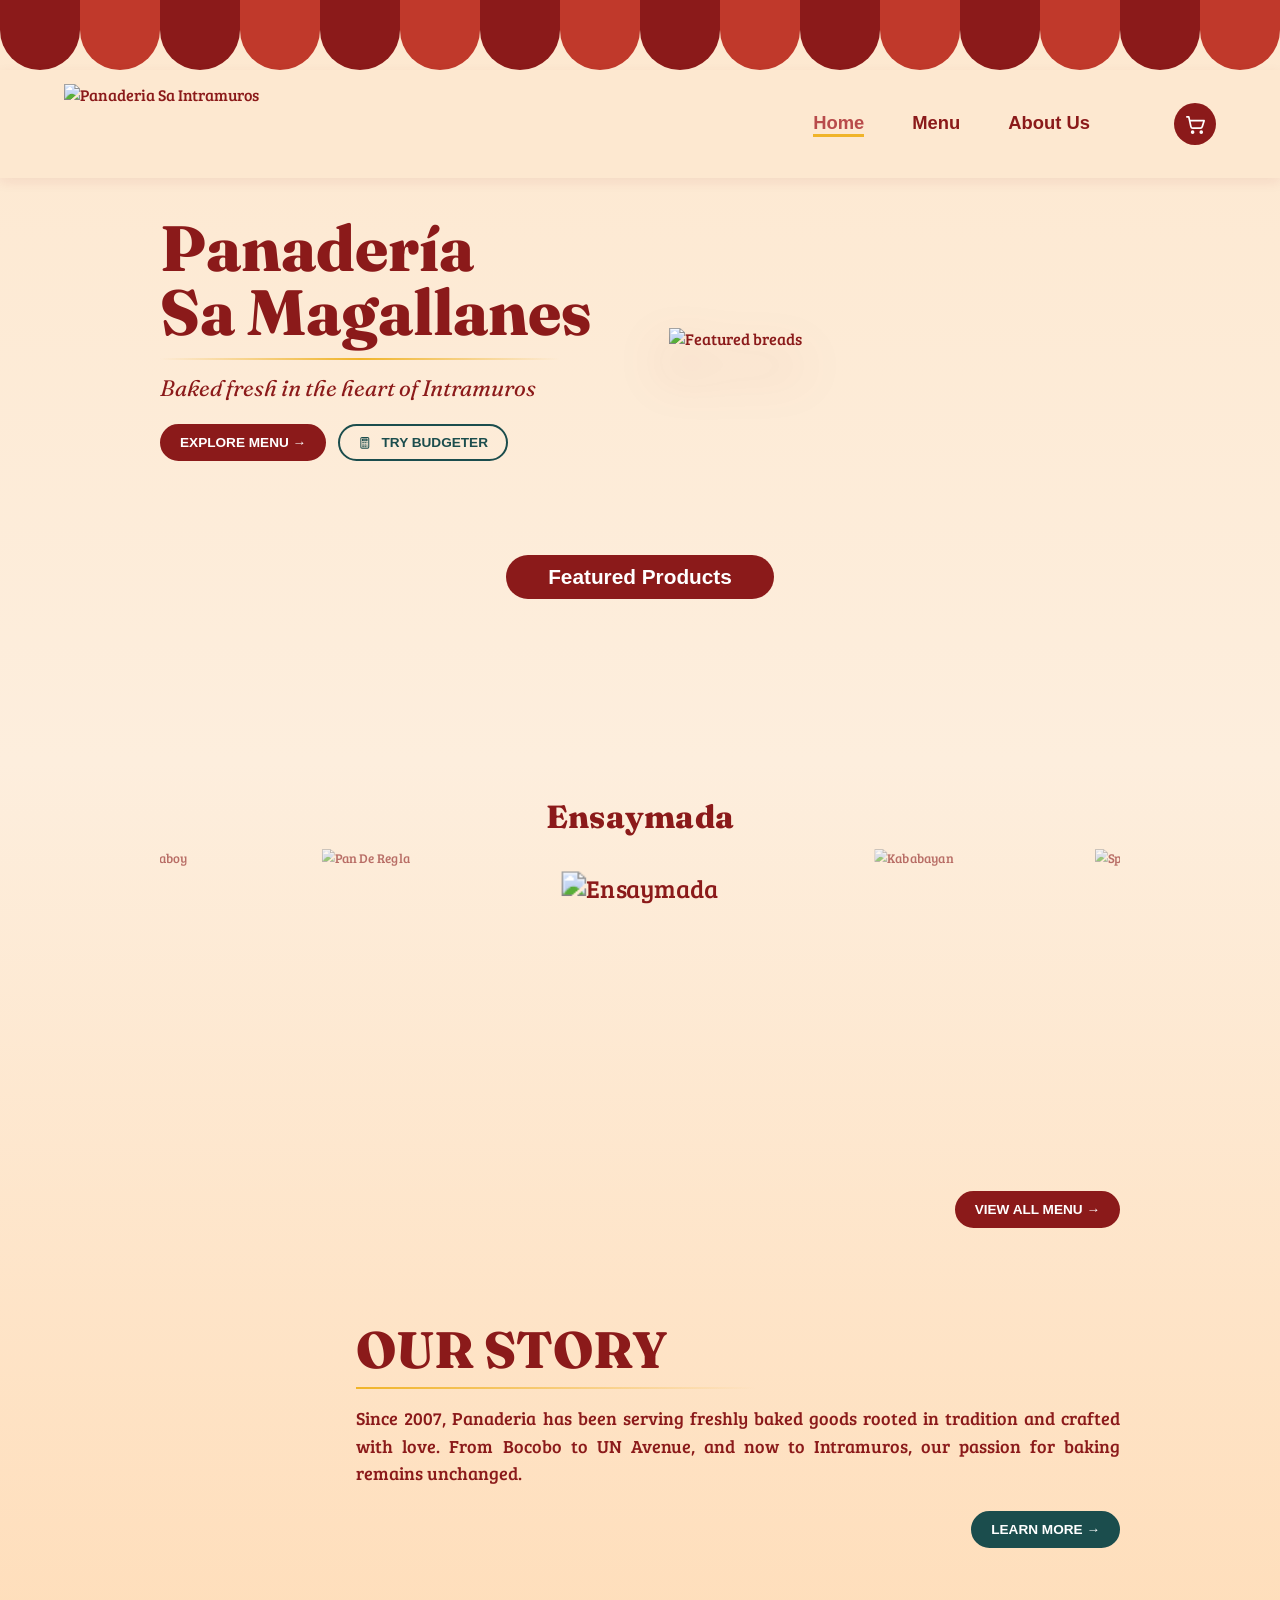
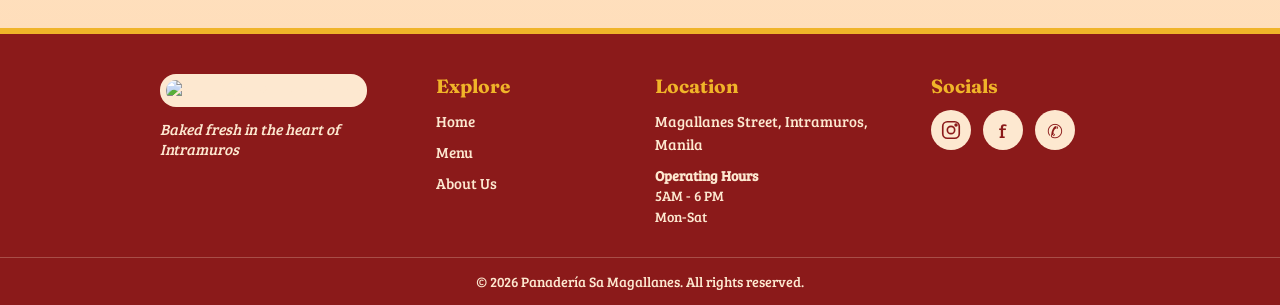
==== index.html @ 79e4aec7 "Add files via upload" ====
<!DOCTYPE html>
<html lang="en">
<head>
  <meta charset="utf-8">
  <meta name="viewport" content="width=device-width, initial-scale=1">
  <title>Home | Panadería Sa Magallanes</title>

  <link rel="preconnect" href="https://fonts.googleapis.com">
  <link href="https://fonts.googleapis.com/css2?family=Bree+Serif&family=Fraunces:ital,wght@0,600;0,800;1,400&display=swap" rel="stylesheet">

  <link rel="stylesheet" href="style.css">
</head>
<body>

  <div class="awning"></div>

  <div id="site-header"></div>

  <main>

    <section class="hero container">
      <div class="hero-text">
        <h1>Panadería<br>Sa Magallanes</h1>
        <div class="divider"></div>
        <p class="tagline">Baked fresh in the heart of Intramuros</p>
        <div class="btns">
          <a class="btn" href="menu.html">EXPLORE MENU →</a>
          <a class="btn btn-outline" href="menu.html#budgeter">🧮 TRY BUDGETER</a>
        </div>
      </div>

      <div class="hero-img">
        <img src="images/hero.png" alt="Featured breads">
      </div>
    </section>

    <section class="container center">
  <span class="pill">Featured Products</span>

  <div class="carousel">
  <div class="car-track" id="featured-track"></div>
  </div>

  <div class="right">
    <a class="btn" href="menu.html">VIEW ALL MENU →</a>
  </div>
  </section>

    <section class="container story-wrap">
      <img class="lamp" src="images/lamp.png" alt="">
      <div class="story">
        <h2>OUR STORY</h2>
        <div class="divider left"></div>
        <p>Since 2007, Panaderia has been serving freshly baked goods rooted in tradition and crafted with love. From Bocobo to UN Avenue, and now to Intramuros, our passion for baking remains unchanged.</p>
        <div class="right">
          <a class="btn btn-teal" href="about.html">LEARN MORE →</a>
        </div>
      </div>
    </section>

  </main>

  <div id="site-footer"></div>

  <script src="script.js"></script>
</body>
</html>
---- style.css ----
:root {
  --maroon: #8b1a1a;
  --red: #c0392b;
  --cream: #fde8d0;
  --card: #fdf3e7;
  --gold: #f0b429;
  --teal: #1b4d4d;
  --peach: #ffb870;
}

* {
  box-sizing: border-box;
  margin: 0;
}

body {
  font-family: 'Bree Serif', serif;
  color: var(--maroon);
  background: linear-gradient(180deg, #fde8d0, #fdeedd 40%, #ffd9b0);
  min-height: 100vh;
}

a {
  color: inherit;
  text-decoration: none;
}

img {
  max-width: 100%;
}

h1,
h2,
h3,
h4 {
  font-family: 'Fraunces', serif;
}

h1 {
  font-size: clamp(2.6rem, 6vw, 4rem);
  line-height: 1;
  font-weight: 800;
}

.container {
  max-width: 1000px;
  margin: 0 auto;
  padding: 0 20px;
}

.awning {
  height: 70px;
  background: url("data:image/svg+xml,%3Csvg xmlns='http://www.w3.org/2000/svg' width='160' height='70' viewBox='0 0 160 70'%3E%3Cpath fill='%238b1a1a' d='M0 0H80V30A40 40 0 0 1 0 30Z'/%3E%3Cpath fill='%23c0392b' d='M80 0H160V30A40 40 0 0 1 80 30Z'/%3E%3C/svg%3E") 0 0 / 160px 70px repeat-x;
}

.nav {
  display: flex;
  justify-content: space-between;
  align-items: center;
  padding-top: 10px;
  padding-bottom: 10px;
}

.menu-toggle {
  display: none;
  place-items: center;
  width: 44px;
  height: 44px;
  padding: 0;
  border: 0;
  border-radius: 14px;
  background: #F4D8C2;
  color: var(--maroon);
  cursor: pointer;
  transition: background 0.2s ease, border-radius 0.2s ease;
}

.menu-icon {
  width: 20px;
  height: 20px;
  fill: none;
  stroke: currentColor;
  stroke-linecap: round;
  stroke-linejoin: round;
  stroke-width: 2;
}

.menu-line {
  transform-box: fill-box;
  transform-origin: center;
  transition: transform 0.25s ease, opacity 0.2s ease;
}

.menu-toggle.is-open .line-top {
  transform: translateY(6px) rotate(45deg);
}

.menu-toggle.is-open .line-middle {
  opacity: 0;
}

.menu-toggle.is-open .line-bottom {
  transform: translateY(-6px) rotate(-45deg);
}

.menu-toggle:hover,
.menu-toggle:focus-visible {
  background: #8B1A1A;
  color: #F4D8C2;
  border-radius: 16px;
  outline: none;
}

.logo {
  height: 100px;
  min-width: 100px;
}

nav {
  display: flex;
  gap: 28px;
  font-family: Arial, sans-serif;
  font-weight: 700;
  font-size: 1.15rem;
}

nav a:hover,
nav a.active {
  border-bottom: 3px solid var(--gold);
}

nav a.active {
  color: #b84b4b;
}

.hero {
  display: grid;
  grid-template-columns: 1fr 1fr;
  align-items: center;
  gap: clamp(20px, 4.5vw, 60px);
  padding-top: clamp(20px, 3vw, 40px);
  padding-bottom: clamp(30px, 5vw, 70px);
}

.hero-img img {
  width: 100%;
  filter: drop-shadow(0 25px 25px rgba(139, 26, 26, 0.3));
}

.tagline {
  font-style: italic;
  font-size: clamp(1.05rem, 2vw, 1.4rem);
  font-family: 'Fraunces', serif;
  margin: 14px 0 22px;
}

.divider {
  height: 2px;
  width: 100%;
  max-width: 400px;
  background: linear-gradient(90deg, transparent, var(--gold), transparent);
  margin-top: 14px;
}

.divider.left {
  background: linear-gradient(90deg, var(--gold), transparent);
  margin: 6px 0 16px;
}

.btns {
  display: flex;
  gap: 12px;
  flex-wrap: wrap;
}

.btn {
  display: inline-block;
  background: var(--maroon);
  color: #fff;
  border: 2px solid var(--maroon);
  border-radius: 30px;
  padding: 9px 18px;
  font: 700 0.85rem Arial, sans-serif;
  cursor: pointer;
  transition: 0.2s;
}

.btn:hover {
  transform: translateY(-2px);
  background: var(--red);
}

.btn-outline {
  background: transparent;
  color: var(--teal);
  border-color: var(--teal);
}

.btn-outline:hover {
  background: var(--teal);
  color: #fff;
}

.btn-teal {
  background: var(--teal);
  border-color: var(--teal);
}

.btn-teal:hover {
  background: #349b9b;
  border-color: var(--teal);
}

.btn-sm {
  padding: 4px 14px;
  font: 0.75rem 'Bree Serif', serif;
}

.center {
  text-align: center;
  padding-top: 30px;
  padding-bottom: 50px;
}

.right {
  text-align: right;
  margin-top: 24px;
}

.pill {
  display: inline-block;
  background: var(--maroon);
  color: #fff;
  font: 700 1.3rem Arial, sans-serif;
  padding: 10px 42px;
  border-radius: 40px;
  margin-bottom: 28px;
}

.lead {
  margin: -10px 0 24px;
}

.widget {
  display: grid;
  grid-template-columns: 1fr 1.4fr;
  gap: 30px;
  background: var(--card);
  border: 2px solid var(--gold);
  border-radius: 50px;
  padding: 50px 40px;
  box-shadow: 0 20px 40px rgba(139, 26, 26, 0.12);
  text-align: left;
}

.w-left {
  display: flex;
  flex-direction: column;
  gap: 20px;
  align-items: center;
  justify-content: center;
}

.amount {
  display: flex;
  align-items: center;
  gap: 14px;
  width: 100%;
  border: 2px solid var(--gold);
  border-radius: 10px;
  background: #fff8f0;
  padding: 8px 16px;
}

.amount b {
  font-size: 1.8rem;
}

.amount input {
  border: 0;
  background: none;
  font: inherit;
  color: var(--maroon);
  width: 100%;
  outline: 0;
}

.modes {
  display: grid;
  grid-template-columns: 1fr 1fr;
  gap: 10px;
  width: 100%;
}

.mode {
  display: flex;
  align-items: center;
  gap: 8px;
  padding: 10px;
  border: 2px solid #f3d8b6;
  border-radius: 10px;
  background: #fff8f0;
  color: var(--maroon);
  font: inherit;
  font-size: 0.85rem;
  cursor: pointer;
  text-align: left;
}

.mode i {
  font-style: normal;
  font-size: 1.3rem;
}

.mode.on {
  background: linear-gradient(135deg, var(--maroon), var(--red));
  color: #fff;
}

.w-right h3 {
  font-weight: 600;
  margin-bottom: 12px;
  font-size: 1.2rem;
}

.res {
  border: 2px solid var(--gold);
  border-radius: 35px;
  padding: 26px;
  min-height: 240px;
}

.res-items {
  display: flex;
  flex-wrap: wrap;
  gap: 12px;
  justify-content: center;
  margin-bottom: 18px;
}

.mini {
  width: 120px;
  background: linear-gradient(180deg, var(--maroon), var(--red));
  border-radius: 12px;
  padding: 8px;
  color: #fff;
  text-align: center;
  font-size: 0.8rem;
}

.mini img {
  height: 60px;
  object-fit: contain;
  display: block;
  margin: 0 auto 6px;
}

.mini small {
  display: block;
  opacity: 0.9;
}

.mini b {
  background: var(--maroon);
  padding: 0 4px;
  border-radius: 3px;
}

.budget-actions {
  display: flex;
  gap: 10px;
  width: 100%;
}

.budget-actions .btn {
  flex: 1;
}

.budget-actions .btn:disabled {
  opacity: 0.55;
  cursor: not-allowed;
}

.total {
  background: var(--peach);
  color: #fff;
  font: 700 0.9rem Arial, sans-serif;
  border-radius: 20px;
  padding: 6px;
  text-align: center;
}

.hint {
  opacity: 0.7;
  padding: 30px 0;
}

.grid {
  display: grid;
  grid-template-columns: repeat(auto-fill, minmax(250px, 1fr));
  gap: 24px;
  text-align: left;
  align-items: start;
}

.card {
  background: var(--card);
  border-radius: 25px;
  padding: 14px 14px 18px;
  transition: 0.25s;
}

.card:hover {
  transform: translateY(-4px);
  box-shadow: 0 12px 25px rgba(139, 26, 26, 0.18);
  border: 1px solid var(--gold);
}

.card .img {
  height: 260px;
  display: grid;
  place-items: center;
  background: #fff8f0;
  border-radius: 18px;
  margin-bottom: 12px;
}

.card .img img {
  width: 100%;
  height: 100%;
  max-width: 100%;
  max-height: 245px;
  padding: 6px;
  object-fit: contain;
}

.card .row {
  display: flex;
  justify-content: space-between;
  align-items: center;
  margin-top: 8px;
}

.cart-add {
  flex: 1;
  margin-top: 12px;
  text-align: center;
}

.product-cart-row {
  display: flex;
  align-items: end;
  gap: 8px;
  margin-top: 12px;
}

.product-quantity {
  display: flex;
  flex-direction: column;
  gap: 4px;
  color: var(--maroon);
  font: 700 0.72rem Arial, sans-serif;
}

.quantity-input {
  width: 58px;
  height: 34px;
  padding: 5px;
  border: 2px solid #f3d8b6;
  border-radius: 8px;
  background: #fff8f0;
  color: var(--maroon);
  font: 0.9rem Arial, sans-serif;
  text-align: center;
}

.quantity-input:focus {
  outline: 2px solid var(--gold);
}

.cart-add:disabled {
  border-color: #b99f8a;
  background: #b99f8a;
  cursor: not-allowed;
  transform: none;
}

.cart-toast {
  position: fixed;
  top: 50%;
  left: 50%;
  z-index: 200;
  display: flex;
  flex-direction: column;
  align-items: center;
  gap: 8px;
  padding: 18px 26px;
  border-radius: 30px;
  background: rgba(0, 0, 0, 0.72);
  color: #fff;
  font: 700 0.95rem Arial, sans-serif;
  opacity: 0;
  pointer-events: none;
  transform: translate(-50%, -40%);
  transition: opacity 0.25s ease, transform 0.25s ease;
}

.toast-check {
  display: grid;
  place-items: center;
  width: 42px;
  height: 42px;
  border-radius: 50%;
  background: #fff;
  color: #111;
}

.toast-check svg {
  width: 30px;
  height: 30px;
  fill: none;
  stroke: currentColor;
  stroke-linecap: round;
  stroke-linejoin: round;
  stroke-width: 1.8;
}

.cart-toast.show {
  opacity: 1;
  transform: translate(-50%, -50%);
}

.cart-toast.pop {
  animation: toast-pop 0.35s ease-out;
}

@keyframes toast-pop {
  0% {
    transform: translate(-50%, -50%) scale(0.72);
  }
  65% {
    transform: translate(-50%, -50%) scale(1.08);
  }
  100% {
    transform: translate(-50%, -50%) scale(1);
  }
}

.desc {
  display: none;
  font-size: 0.85rem;
  margin-top: 10px;
}

.card.open .desc {
  display: block;
}

.story-wrap {
  display: flex;
  gap: clamp(14px, 3vw, 30px);
  align-items: center;
  padding-top: 40px;
  padding-bottom: 40px;
}

.lamp {
  width: clamp(90px, 13vw, 200px);
  height: auto;
  flex-shrink: 0;
}

.story {
  flex: 1;
}

.about-story {
  display: block;
}

.about-story .story {
  width: 100%;
}

.story h2 {
  font-size: clamp(2rem, 5vw, 3.2rem);
  font-weight: 800;
}

.story p {
  text-align: justify;
  line-height: 1.55;
  font-size: clamp(0.95rem, 1.7vw, 1.1rem);
  margin-bottom: 20px;
}

.timeline {
  position: relative;
  height: auto;
  max-height: none;
  overflow: visible;
  padding: 18px 10px 18px;
  border: 1px solid rgba(240, 180, 41, 0.45);
  border-radius: 18px;
  background: linear-gradient(135deg, rgba(255, 255, 255, 0.3), rgba(240, 180, 41, 0.08));
  box-shadow: 0 8px 22px rgba(139, 26, 26, 0.08);
  scrollbar-color: var(--maroon) var(--cream);
  scrollbar-width: thin;
}

.timeline-track {
  position: relative;
  min-height: 100%;
}

.timeline-track::before {
  content: '';
  position: absolute;
  top: 18px;
  bottom: 18px;
  left: 50%;
  width: 4px;
  transform: translateX(-50%);
  background: var(--gold);
  z-index: 0;
}

.timeline-item {
  position: relative;
  z-index: 1;
  width: calc(50% - 24px);
  padding: 14px 18px;
  margin-bottom: 20px;
  border: 1px solid rgba(139, 26, 26, 0.15);
  border-radius: 14px;
  background: var(--card);
  box-shadow: 0 7px 14px rgba(139, 26, 26, 0.1);
}

.timeline-item:nth-child(odd) {
  margin-right: auto;
}

.timeline-item:nth-child(even) {
  margin-left: auto;
}

.timeline-item:last-child {
  margin-bottom: 0;
}

.timeline-item::before {
  content: '';
  position: absolute;
  top: 22px;
  width: 16px;
  height: 16px;
  border: 4px solid var(--gold);
  border-radius: 50%;
  background: var(--cream);
  z-index: 2;
}

.timeline-item::after {
  content: '';
  position: absolute;
  top: 32px;
  width: 26px;
  height: 3px;
  background: var(--gold);
  z-index: 1;
}

.timeline-item:nth-child(odd)::before {
  right: -34px;
}

.timeline-item:nth-child(odd)::after {
  right: -26px;
}

.timeline-item:nth-child(even)::before {
  left: -34px;
}

.timeline-item:nth-child(even)::after {
  left: -26px;
}

.timeline-year {
  display: block;
  margin-bottom: 8px;
  color: var(--red);
  font: 800 1.2rem 'Fraunces', serif;
}

.timeline-item p {
  margin-bottom: 0;
}

@media (max-width: 760px) {
  .hero,
  .widget {
    grid-template-columns: 1fr;
  }

  .story-wrap {
    flex-direction: column;
  }

  .nav {
    flex-direction: row;
    flex-wrap: wrap;
    gap: 8px;
  }

  .nav .logo {
    order: 1;
  }

  .nav .menu-toggle {
    display: grid;
    order: 2;
    margin-left: auto;
  }

  .nav .cart-button {
    order: 3;
  }

  .nav nav {
    display: flex;
    order: 4;
    flex-basis: 100%;
    flex-direction: column;
    gap: 0;
    width: 100%;
    padding: 8px 0;
    font-size: 1rem;
    max-height: 0;
    opacity: 0;
    overflow: hidden;
    visibility: hidden;
    transition: max-height 0.3s ease, opacity 0.2s ease, visibility 0.3s ease;
  }

  .nav nav.open {
    max-height: 240px;
    opacity: 1;
    visibility: visible;
  }

  .nav nav a {
    padding: 12px 8px;
    border-bottom: 1px solid rgba(139, 26, 26, 0.18);
  }

  .nav nav a.active {
    border-bottom: 3px solid var(--gold);
    color: #b84b4b;
  }

  .widget {
    padding: 30px 20px;
    border-radius: 30px;
  }
}
html {
  scroll-behavior: smooth;
}

.budgeter-section {
  padding-top: 70px;
  scroll-margin-top: 110px;
}

@media (max-width: 480px) {
  .hero {
    min-height: 0;
    padding-bottom: 40px;
  }

  .visit {
    flex-direction: column;
    gap: 8px;
    text-align: center;
  }

  .pill {
    padding: 10px 28px;
    font-size: 1.1rem;
  }

  .story h2 {
    font-size: 2.4rem;
  }

  .mode {
    font-size: 0.8rem;
  }
}
.site-footer {
  background: var(--maroon);
  color: var(--cream);
  margin-top: 40px;
  padding-top: 40px;
  border-top: 6px solid var(--gold);
}

.footer-grid {
  display: grid;
  grid-template-columns: 1.3fr 1fr 1.3fr 1fr;
  gap: 30px;
  padding-bottom: 30px;
}

.footer-logo img {
  height: 80px;
  min-width: 80px;
  background: var(--cream);
  border-radius: 16px;
  padding: 6px;
}

.footer-brand p {
  margin-top: 12px;
  font-style: italic;
  font-size: 0.95rem;
}

.footer-col h4 {
  color: var(--gold);
  font-size: 1.2rem;
  margin-bottom: 12px;
}

.footer-col p,
.footer-col li {
  font-size: 0.95rem;
  line-height: 1.5;
}

.footer-col ul {
  list-style: none;
  padding: 0;
}

.footer-col li {
  margin-bottom: 8px;
}

.footer-col a:hover {
  color: var(--gold);
}

.footer-col .hours {
  margin-top: 10px;
  font-size: 0.85rem;
}

.icons {
  display: flex;
  gap: 12px;
}

.icons a {
  width: 40px;
  height: 40px;
  border-radius: 50%;
  background: var(--cream);
  color: var(--maroon);
  display: grid;
  place-items: center;
  font-size: 1.2rem;
}

.icons a:hover {
  background: var(--gold);
  color: var(--maroon);
}

.icons svg {
  width: 22px;
  height: 22px;
  fill: none;
  stroke: currentColor;
  stroke-linecap: round;
  stroke-linejoin: round;
  stroke-width: 1.8;
}

.budgeter-icon {
  width: 1em;
  height: 1em;
  margin-right: 6px;
  vertical-align: -0.15em;
  fill: none;
  stroke: currentColor;
  stroke-linecap: round;
  stroke-linejoin: round;
  stroke-width: 1.8;
}

.footer-bottom {
  border-top: 1px solid rgba(253, 232, 208, 0.25);
  text-align: center;
  padding: 14px 20px;
  font-size: 0.85rem;
}

@media (max-width: 760px) {
  .footer-grid {
    grid-template-columns: 1fr;
    text-align: center;
  }

  .icons {
    justify-content: center;
  }
}
.hero {
  position: relative;
}

.hero::before {
  content: '';
  position: absolute;
  top: -10%;
  bottom: -8%;
  right: -20%;
  width: 80%;
  background: url('images/hero-bg.png') right center / contain no-repeat;
  opacity: 0.65; /* lower = more transparent */
  -webkit-mask-image: linear-gradient(to left, #000 65%, transparent);
  mask-image: linear-gradient(to left, #000 65%, transparent);
  pointer-events: none;
  z-index: 0;
}

.hero > * {
  position: relative;
  z-index: 1;
}

@media (max-width: 760px) {
  .hero::before {
    width: 100%;
    right: 0;
    opacity: 0.65;
  }
}
#site-header {
  position: sticky;
  top: 0;
  z-index: 100;
  background: rgba(253, 232, 208, 0.92);
  -webkit-backdrop-filter: blur(8px);
  backdrop-filter: blur(8px);
  box-shadow: 0 4px 12px rgba(139, 26, 26, 0.08);
}

.nav {
  max-width: none;               
  padding: 14px 5%;              
  gap: 80px;                     
}

.logo {
  height: 80px;                  
  min-width: 80px;
  display: block;
}

nav {
  gap: 48px;                     
  margin-left: auto;
}

.cart-button {
  position: relative;
  display: grid;
  place-items: center;
  width: 42px;
  height: 42px;
  margin-left: 4px;
  border: 0;
  border-radius: 50%;
  background: var(--maroon);
  color: #fff;
  cursor: pointer;
}

.cart-button:hover {
  background: var(--red);
}

.cart-button svg {
  width: 23px;
  height: 23px;
  fill: none;
  stroke: currentColor;
  stroke-linecap: round;
  stroke-linejoin: round;
  stroke-width: 1.8;
}

.cart-count {
  position: absolute;
  top: -5px;
  right: -5px;
  min-width: 19px;
  height: 19px;
  padding: 2px 5px;
  border-radius: 12px;
  background: var(--gold);
  color: var(--maroon);
  font: 700 0.7rem Arial, sans-serif;
  line-height: 15px;
}

.cart-panel {
  position: absolute;
  top: calc(100% + 10px);
  right: 5%;
  z-index: 110;
  display: none;
  width: min(360px, calc(100vw - 32px));
  max-height: 70vh;
  overflow-y: auto;
  padding: 18px;
  background: var(--card);
  border: 2px solid var(--gold);
  border-radius: 18px;
  box-shadow: 0 12px 30px rgba(139, 26, 26, 0.2);
}

.cart-panel.open {
  display: block;
}

.cart-heading {
  display: flex;
  align-items: center;
  justify-content: space-between;
  margin-bottom: 12px;
}

.cart-heading h3 {
  font-size: 1.3rem;
}

.cart-close {
  border: 0;
  background: transparent;
  color: var(--maroon);
  font-size: 1.5rem;
  cursor: pointer;
}

.cart-item {
  position: relative;
  display: flex;
  gap: 10px;
  padding: 10px 0;
  border-top: 1px solid #edcda9;
}

.cart-select {
  display: flex;
  align-items: center;
  gap: 4px;
  color: var(--maroon);
  font: 700 0.68rem Arial, sans-serif;
}

.cart-select input,
.budget-pick input {
  accent-color: var(--maroon);
}

.card.size-small .img img {
  max-height: 150px;
}

.card.size-big .img img {
  max-height: 245px;
  transform: none;
}

.card .product-description {
  display: block;
}

.budget-pick {
  display: flex;
  justify-content: center;
  align-items: center;
  gap: 4px;
  margin-bottom: 4px;
  font-weight: 700;
}

.cart-item img {
  width: 54px;
  height: 54px;
  object-fit: contain;
  background: #fff8f0;
  border-radius: 8px;
}

.cart-item-info {
  display: flex;
  flex: 1;
  min-width: 0;
  flex-direction: column;
  gap: 3px;
  font-family: Arial, sans-serif;
  font-size: 0.8rem;
}

.cart-item-info b {
  font-family: 'Bree Serif', serif;
  font-size: 0.95rem;
}

.cart-quantity {
  display: flex;
  align-items: center;
  gap: 7px;
  margin-top: 3px;
}

.cart-quantity button {
  min-width: 22px;
  height: 22px;
  border: 1px solid var(--gold);
  border-radius: 5px;
  background: #fff8f0;
  color: var(--maroon);
  cursor: pointer;
}

.cart-quantity .cart-remove {
  border: 0;
  background: transparent;
  color: var(--red);
  font-size: 0.7rem;
  text-decoration: underline;
}

.cart-total {
  margin-top: 12px;
  padding-top: 10px;
  border-top: 2px solid var(--gold);
  text-align: right;
  font: 700 0.9rem Arial, sans-serif;
}

.cart-remove-all {
  display: block;
  margin: 10px 0 0 auto;
  border: 0;
  background: transparent;
  color: var(--red);
  font: 0.75rem Arial, sans-serif;
  text-decoration: underline;
  cursor: pointer;
}

.cart-checkout {
  width: 100%;
  margin-top: 12px;
}

.checkout-message-box {
  display: flex;
  flex-direction: column;
  gap: 8px;
  margin-top: 14px;
  font: 0.8rem Arial, sans-serif;
}

.checkout-message-box label {
  line-height: 1.35;
}

.checkout-message {
  width: 100%;
  margin: 0;
  padding: 12px;
  white-space: pre-wrap;
  overflow-wrap: anywhere;
  border: 2px solid var(--gold);
  border-radius: 8px;
  background: rgba(255, 255, 255, 0.68);
  color: var(--maroon);
  font: 0.8rem/1.5 Arial, sans-serif;
}

.checkout-message-source {
  position: absolute;
  width: 1px;
  height: 1px;
  padding: 0;
  overflow: hidden;
  clip: rect(0, 0, 0, 0);
  white-space: nowrap;
  border: 0;
}

.cart-copy {
  width: 100%;
}

.cart-empty {
  padding: 18px 0;
  text-align: center;
  opacity: 0.7;
}

@media (max-width: 760px) {
  .nav {
    padding: 8px 20px;
    gap: 8px;
    flex-direction: row;
    align-items: center;
    justify-content: flex-start;
  }

  .logo {
    height: 50px;
    min-width: 50px;
  }

  nav {
    gap: 18px;
    font-size: 1rem;
    margin-left: auto;
  }
}
.story-wrap {
  position: relative;
}

.story-wrap::before {
  content: '';
  position: absolute;
  top: -27%;
  bottom: -25%;
  left: -18%;
  width: 80%;
  background: url('images/story-bg.png') left center / contain no-repeat;
  opacity: 0.65; 
  -webkit-mask-image: linear-gradient(to right, #000 60%, transparent);
  mask-image: linear-gradient(to right, #000 60%, transparent);
  pointer-events: none;
  z-index: 0;
}

.story-wrap > * {
  position: relative;
  z-index: 1;
}

@media (max-width: 760px) {
  .story-wrap::before {
    left: 0;
    width: 100%;
    opacity: 0.65;
  }
}
body {
  overflow-x: clip;
}
.res {
  height: 240px;                
  min-height: 0;
  display: flex;
  flex-direction: column;
}

.res-items {
  flex: 1;                      
  min-height: 0;
  align-content: flex-start;
  overflow-y: auto;
  padding: 4px 8px 4px 4px;
  scrollbar-width: thin;
  scrollbar-color: var(--maroon) transparent;
}

.res-items::-webkit-scrollbar {
  width: 8px;
}

.res-items::-webkit-scrollbar-thumb {
  background: var(--maroon);
  border-radius: 8px;
}

.res-items::-webkit-scrollbar-track {
  background: transparent;
}
.carousel {
  overflow: hidden;
  padding: 10px 0;
}

.car-track {
  position: relative;
  height: 340px;
  cursor: grab;
  touch-action: pan-y;          
  user-select: none;
  -webkit-user-select: none;
}

.car-track.dragging {
  cursor: grabbing;
}

.feat {
  position: absolute;
  top: 20px;
  left: 50%;
  text-align: center;
  transition: transform 0.6s ease, opacity 0.6s ease;
  will-change: transform;
}

.car-track.dragging .feat {
  transition: transform 0.22s ease-out, opacity 0.22s ease-out;
}

.car-track.dragging .feat img {
  transition: transform 0.22s ease-out;
}

.feat img {
  width: 100%;
  height: 230px;
  object-fit: contain;
  pointer-events: none;
  -webkit-user-drag: none;
  transition: transform 0.6s ease;
}

.feat span {
  position: absolute;
  top: -48px;
  left: 50%;
  width: max-content;
  transform: translateX(-50%);
  font: 800 2rem/1.1 'Fraunces', serif;
  letter-spacing: 0.01em;
  white-space: nowrap;
  opacity: 0;                    
  transition: opacity 0.4s;
}

.feat.center span {
  opacity: 1;
}

.carousel {
  position: relative;
  z-index: 2;
}
@media (max-width: 760px) {
  .hero-img {
    max-width: 420px;
    margin: 0 auto;
  }
}
html {
  overflow-x: hidden;
}
.price.pending {
  font-size: 0.85rem;
  font-style: italic;
  opacity: 0.65;
}

.sizes {
  display: flex;
  gap: 8px;
  margin-top: 10px;
}

.size {
  flex: 1;
  padding: 5px 0;
  border: 2px solid #f3d8b6;
  border-radius: 20px;
  background: #fff8f0;
  color: var(--maroon);
  font: inherit;
  font-size: 0.8rem;
  cursor: pointer;
  transition: 0.2s;
}

.size:hover {
  border-color: var(--gold);
}

.size.on {
  background: var(--maroon);
  border-color: var(--maroon);
  color: #fff;
}

/* Mobile stability and responsive layout */
@media (max-width: 760px) {
  .center > .right,
  .story-wrap .right {
    text-align: center;
  }

  .container {
    width: 100%;
    padding-left: 16px;
    padding-right: 16px;
  }

  .awning {
    height: 55px;
    background-size: 128px 55px;
  }

  .nav {
    width: 100%;
    padding: 8px 12px;
    gap: 6px;
  }

  .logo {
    height: 50px;
    min-width: 50px;
  }

  nav {
    min-width: 0;
    gap: 10px;
    font-size: 0.85rem;
    white-space: nowrap;
  }

  .cart-button {
    flex: 0 0 36px;
    width: 36px;
    height: 36px;
  }

  .cart-button svg {
    width: 20px;
    height: 20px;
  }

  .hero {
    gap: 18px;
    padding-top: 24px;
    padding-bottom: 36px;
  }

  .hero-text {
    width: 100%;
    text-align: center;
  }

  .hero-text .divider {
    margin-left: auto;
    margin-right: auto;
  }

  .btns {
    width: 100%;
    justify-content: center;
    align-items: center;
    margin-inline: auto;
    padding-inline: 0;
  }

  .grid {
    grid-template-columns: minmax(0, 1fr);
    gap: 18px;
  }

  .card {
    width: 100%;
  }

  .widget {
    width: 100%;
    padding: 24px 16px;
    border-radius: 26px;
  }

  .res {
    height: 260px;
    padding: 18px 14px;
  }

  .budget-actions {
    display: flex;
    flex-wrap: wrap;
    justify-content: center;
    gap: 8px;
  }

  .cart-panel {
    right: 12px;
    left: 12px;
    width: auto;
    max-height: 75vh;
  }

  .story-wrap {
    gap: 18px;
    padding-top: 28px;
    padding-bottom: 16px;
  }

  .lamp {
    width: clamp(160px, 52vw, 250px);
  }

  .car-track {
    height: 440px;
  }

  .feat img {
    height: 200px;
  }

  .feat span {
    top: -40px;
    max-width: calc(100vw - 36px);
    font-size: 1.45rem;
    line-height: 1.05;
    white-space: normal;
  }

  .site-footer {
    margin-top: 24px;
    padding-top: 28px;
  }
}

@media (max-width: 380px) {
  .nav {
    padding-left: 8px;
    padding-right: 8px;
  }

  nav {
    gap: 7px;
    font-size: 0.75rem;
  }

  .logo {
    height: 44px;
    min-width: 44px;
  }

  .cart-button {
    flex-basis: 34px;
    width: 34px;
    height: 34px;
  }

  .pill {
    padding-left: 22px;
    padding-right: 22px;
  }

  .product-cart-row {
    align-items: stretch;
  }

  .product-cart-row .cart-add {
    padding-left: 10px;
    padding-right: 10px;
    font-size: 0.75rem;
  }
}
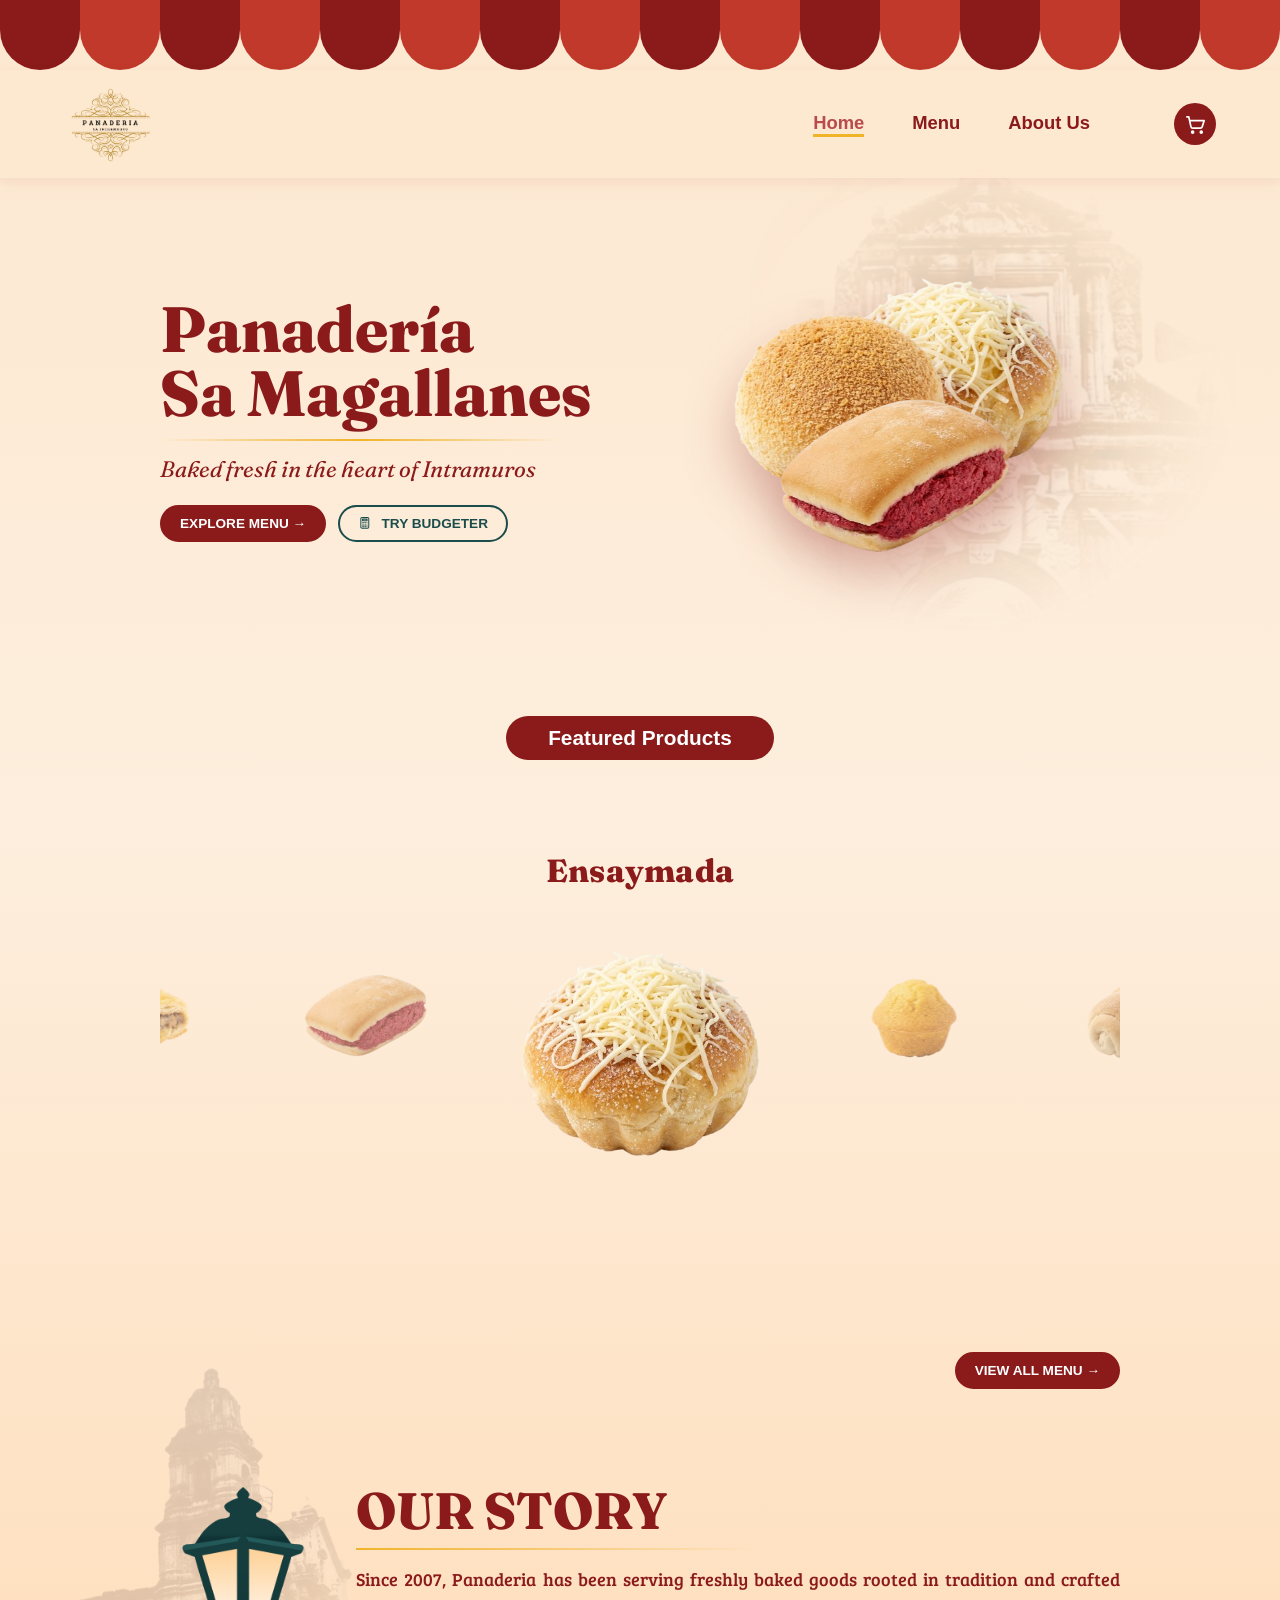
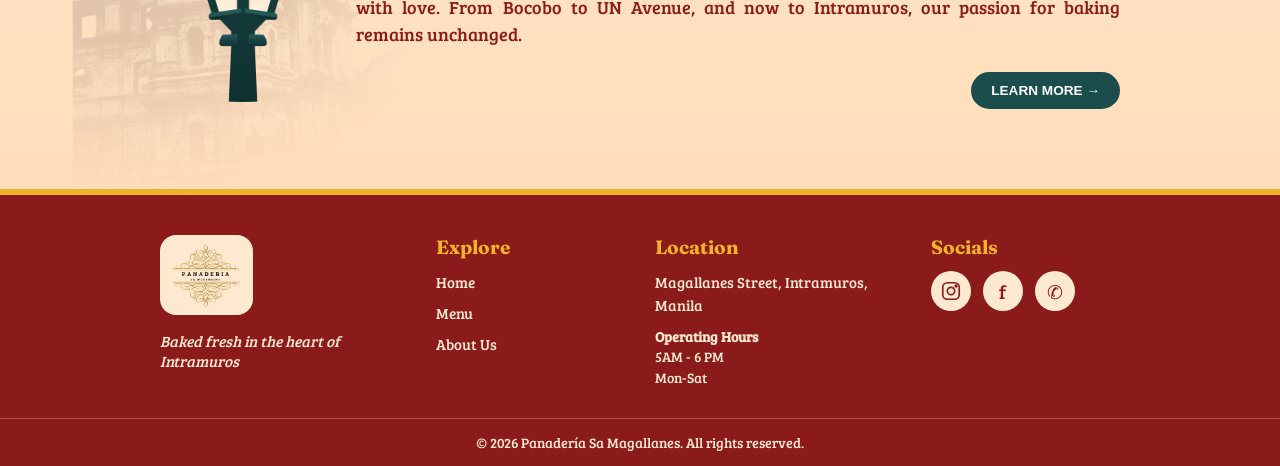
==== commit 5007afb1: "Add files via upload" ====
--- a/index.html
+++ b/index.html
@@ -29,8 +29,10 @@
         </div>
       </div>
 
-      <div class="hero-img">
-        <img src="images/hero.png" alt="Featured breads">
+      <div class="hero-img hero-products" aria-label="Ensaymada, Pan de Regla, and Cheese Bread">
+        <img class="hero-product hero-ensaymada" src="images/Ensaymada.png" alt="Ensaymada">
+        <img class="hero-product hero-pan-de-regla" src="images/Pan-De-Regla.png" alt="Pan de Regla">
+        <img class="hero-product hero-cheese-bread" src="images/Cheese-Bread.png" alt="Cheese Bread">
       </div>
     </section>
 
@@ -64,4 +66,4 @@
 
   <script src="script.js"></script>
 </body>
-</html>+</html>
--- a/style.css
+++ b/style.css
@@ -145,6 +145,61 @@
 .hero-img img {
   width: 100%;
   filter: drop-shadow(0 25px 25px rgba(139, 26, 26, 0.3));
+}
+
+.hero-products {
+  position: relative;
+  width: 100%;
+  max-width: 660px;
+  aspect-ratio: 1 / 0.9;
+  margin-inline: auto;
+  isolation: isolate;
+}
+
+.hero-products .hero-product {
+  position: absolute;
+  width: 76%;
+  height: 76%;
+  object-fit: contain;
+  z-index: 1;
+  transition: transform 0.35s cubic-bezier(0.22, 1, 0.36, 1);
+  will-change: transform;
+}
+
+.hero-products .hero-ensaymada {
+  top: 0;
+  right: 0;
+  z-index: 1;
+}
+
+.hero-products .hero-pan-de-regla {
+  bottom: -2%;
+  left: 12%;
+  z-index: 3;
+}
+
+.hero-products .hero-cheese-bread {
+  top: 8%;
+  left: 0;
+  z-index: 1;
+}
+
+.hero-products:hover .hero-ensaymada {
+  transform: translate(24px, -22px) scale(1.04);
+}
+
+.hero-products:hover .hero-pan-de-regla {
+  transform: translateY(24px) rotate(-4deg) scale(1.04);
+}
+
+.hero-products:hover .hero-cheese-bread {
+  transform: translate(-24px, -20px) rotate(4deg) scale(1.04);
+}
+
+@media (prefers-reduced-motion: reduce) {
+  .hero-products .hero-product {
+    transition: none;
+  }
 }
 
 .tagline {
